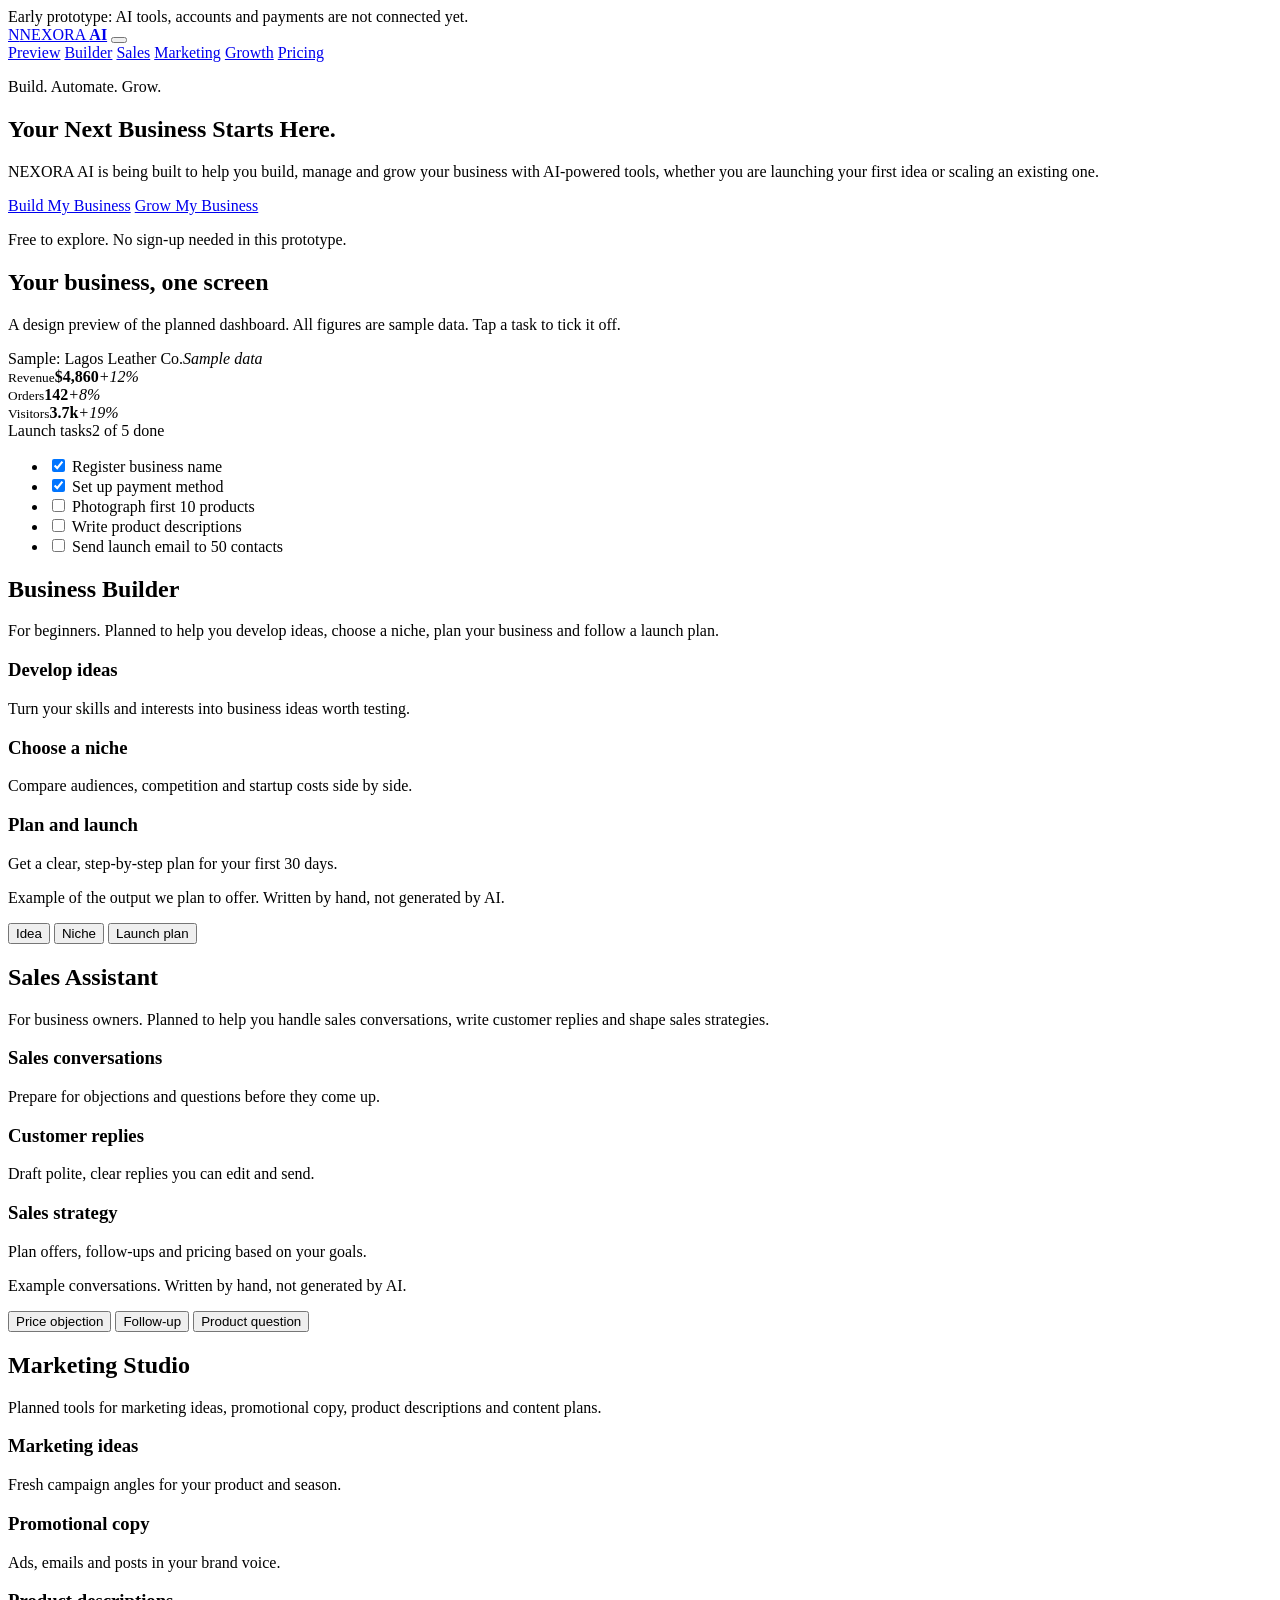
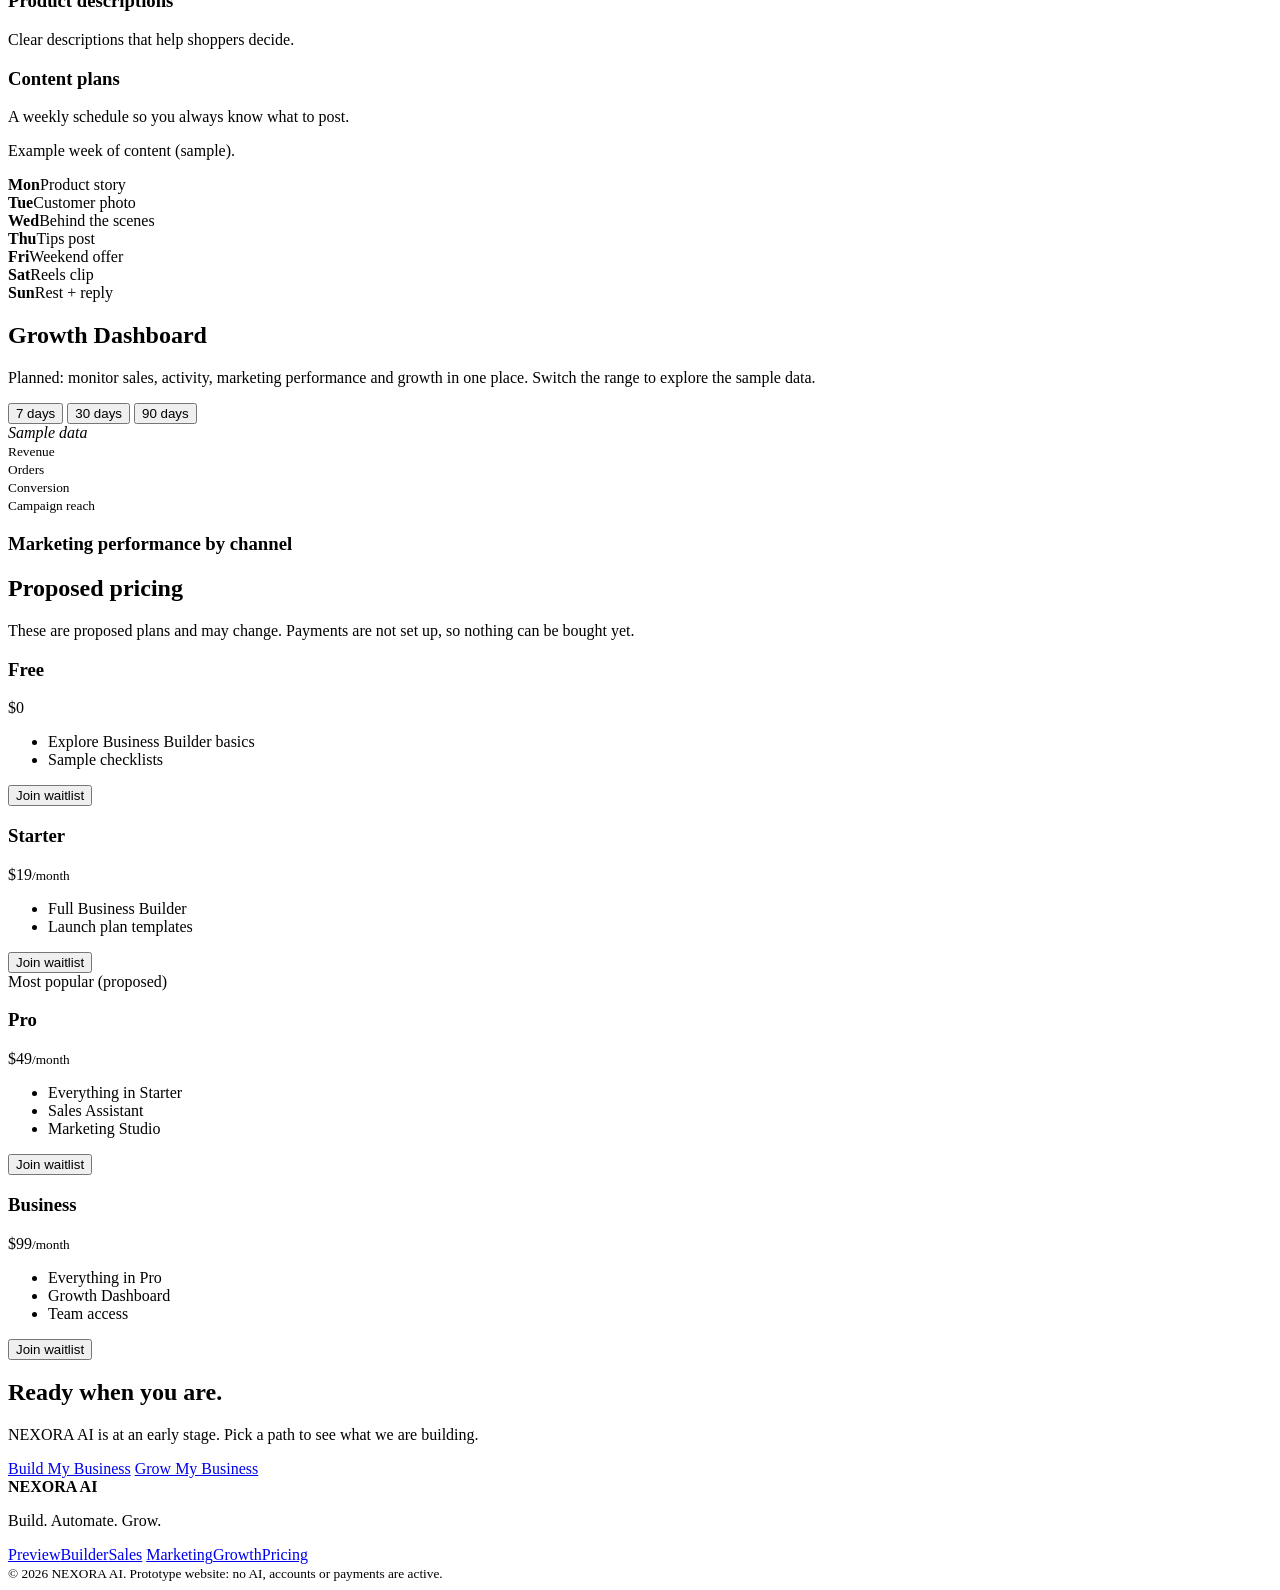
==== index.html @ 81acefaf "Add initial HTML structure for NEXORA AI website This file contains the initial HTML structure for t" ====
<!DOCTYPE html>
<html lang="en">
<head>
<meta charset="UTF-8">
<meta name="viewport" content="width=device-width, initial-scale=1">
<meta name="theme-color" content="#2a1068">
<title>NEXORA AI | Build. Automate. Grow.</title>
<meta name="description" content="NEXORA AI helps beginners start businesses and owners grow sales, marketing and operations. Prototype website.">
<link rel="preconnect" href="https://fonts.googleapis.com">
<link rel="preconnect" href="https://fonts.gstatic.com" crossorigin>
<link href="https://fonts.googleapis.com/css2?family=Sora:wght@400;600;800&display=swap" rel="stylesheet">
<link rel="stylesheet" href="style.css">
</head>
<body>

<div class="notice">Early prototype: AI tools, accounts and payments are not connected yet.</div>

<header class="nav">
  <a class="brand" href="#top" aria-label="NEXORA AI home"><span class="mark">N</span>NEXORA <b>AI</b></a>
  <button class="menu-btn" id="menuBtn" aria-expanded="false" aria-controls="menu" aria-label="Open menu"><span></span><span></span></button>
  <nav id="menu" class="menu">
    <a href="#preview">Preview</a>
    <a href="#builder">Builder</a>
    <a href="#sales">Sales</a>
    <a href="#marketing">Marketing</a>
    <a href="#growth">Growth</a>
    <a href="#pricing">Pricing</a>
  </nav>
</header>

<main id="top">

  <section class="hero">
    <p class="badge">Build. Automate. Grow.</p>
    <h1>Your Next Business Starts Here.</h1>
    <p class="lead">NEXORA AI is being built to help you build, manage and grow your business with AI-powered tools, whether you are launching your first idea or scaling an existing one.</p>
    <div class="cta">
      <a class="btn primary" href="#builder">Build My Business</a>
      <a class="btn ghost" href="#sales">Grow My Business</a>
    </div>
    <p class="small">Free to explore. No sign-up needed in this prototype.</p>
  </section>

  <section class="sec reveal" id="preview">
    <h2>Your business, one screen</h2>
    <p class="sub">A design preview of the planned dashboard. All figures are sample data. Tap a task to tick it off.</p>
    <div class="dash">
      <div class="dash-top"><span>Sample: Lagos Leather Co.</span><em>Sample data</em></div>
      <div class="stats">
        <div><small>Revenue</small><strong>$4,860</strong><i class="up">+12%</i></div>
        <div><small>Orders</small><strong>142</strong><i class="up">+8%</i></div>
        <div><small>Visitors</small><strong>3.7k</strong><i class="up">+19%</i></div>
      </div>
      <div class="progress-row"><span>Launch tasks</span><span id="taskCount">2 of 5 done</span></div>
      <div class="bar"><div id="taskBar"></div></div>
      <ul class="tasks" id="tasks">
        <li><label><input type="checkbox" checked> Register business name</label></li>
        <li><label><input type="checkbox" checked> Set up payment method</label></li>
        <li><label><input type="checkbox"> Photograph first 10 products</label></li>
        <li><label><input type="checkbox"> Write product descriptions</label></li>
        <li><label><input type="checkbox"> Send launch email to 50 contacts</label></li>
      </ul>
    </div>
  </section>

  <section class="sec tint reveal" id="builder">
    <h2>Business Builder</h2>
    <p class="sub">For beginners. Planned to help you develop ideas, choose a niche, plan your business and follow a launch plan.</p>
    <div class="grid">
      <article class="card"><h3>Develop ideas</h3><p>Turn your skills and interests into business ideas worth testing.</p></article>
      <article class="card"><h3>Choose a niche</h3><p>Compare audiences, competition and startup costs side by side.</p></article>
      <article class="card"><h3>Plan and launch</h3><p>Get a clear, step-by-step plan for your first 30 days.</p></article>
    </div>
    <div class="demo">
      <p class="demo-label">Example of the output we plan to offer. Written by hand, not generated by AI.</p>
      <div class="tabs" role="tablist" id="builderTabs">
        <button role="tab" aria-selected="true" data-tab="idea">Idea</button>
        <button role="tab" aria-selected="false" data-tab="niche">Niche</button>
        <button role="tab" aria-selected="false" data-tab="plan">Launch plan</button>
      </div>
      <div class="panel" id="builderPanel"></div>
    </div>
  </section>

  <section class="sec reveal" id="sales">
    <h2>Sales Assistant</h2>
    <p class="sub">For business owners. Planned to help you handle sales conversations, write customer replies and shape sales strategies.</p>
    <div class="grid">
      <article class="card"><h3>Sales conversations</h3><p>Prepare for objections and questions before they come up.</p></article>
      <article class="card"><h3>Customer replies</h3><p>Draft polite, clear replies you can edit and send.</p></article>
      <article class="card"><h3>Sales strategy</h3><p>Plan offers, follow-ups and pricing based on your goals.</p></article>
    </div>
    <div class="demo">
      <p class="demo-label">Example conversations. Written by hand, not generated by AI.</p>
      <div class="chips" id="chatChips">
        <button class="chip on" data-chat="price">Price objection</button>
        <button class="chip" data-chat="follow">Follow-up</button>
        <button class="chip" data-chat="question">Product question</button>
      </div>
      <div class="chat" id="chat"></div>
    </div>
  </section>

  <section class="sec tint reveal" id="marketing">
    <h2>Marketing Studio</h2>
    <p class="sub">Planned tools for marketing ideas, promotional copy, product descriptions and content plans.</p>
    <div class="grid four">
      <article class="card"><h3>Marketing ideas</h3><p>Fresh campaign angles for your product and season.</p></article>
      <article class="card"><h3>Promotional copy</h3><p>Ads, emails and posts in your brand voice.</p></article>
      <article class="card"><h3>Product descriptions</h3><p>Clear descriptions that help shoppers decide.</p></article>
      <article class="card"><h3>Content plans</h3><p>A weekly schedule so you always know what to post.</p></article>
    </div>
    <div class="demo">
      <p class="demo-label">Example week of content (sample).</p>
      <div class="week">
        <div><b>Mon</b>Product story</div><div><b>Tue</b>Customer photo</div><div><b>Wed</b>Behind the scenes</div><div><b>Thu</b>Tips post</div><div><b>Fri</b>Weekend offer</div><div><b>Sat</b>Reels clip</div><div><b>Sun</b>Rest + reply</div>
      </div>
    </div>
  </section>

  <section class="sec reveal" id="growth">
    <h2>Growth Dashboard</h2>
    <p class="sub">Planned: monitor sales, activity, marketing performance and growth in one place. Switch the range to explore the sample data.</p>
    <div class="dash wide">
      <div class="dash-top">
        <div class="chips" id="rangeChips">
          <button class="chip on" data-range="7">7 days</button>
          <button class="chip" data-range="30">30 days</button>
          <button class="chip" data-range="90">90 days</button>
        </div>
        <em>Sample data</em>
      </div>
      <div class="stats four">
        <div><small>Revenue</small><strong id="mRev"></strong></div>
        <div><small>Orders</small><strong id="mOrd"></strong></div>
        <div><small>Conversion</small><strong id="mConv"></strong></div>
        <div><small>Campaign reach</small><strong id="mReach"></strong></div>
      </div>
      <div class="chart" id="chart" aria-label="Sample revenue chart"></div>
      <h3 class="mini">Marketing performance by channel</h3>
      <div id="channels"></div>
    </div>
  </section>

  <section class="sec tint reveal" id="pricing">
    <h2>Proposed pricing</h2>
    <p class="sub">These are proposed plans and may change. Payments are not set up, so nothing can be bought yet.</p>
    <div class="grid four">
      <article class="card plan"><h3>Free</h3><p class="price">$0</p><ul><li>Explore Business Builder basics</li><li>Sample checklists</li></ul><button class="btn ghost full" data-soon="Free plan">Join waitlist</button></article>
      <article class="card plan"><h3>Starter</h3><p class="price">$19<small>/month</small></p><ul><li>Full Business Builder</li><li>Launch plan templates</li></ul><button class="btn ghost full" data-soon="Starter plan">Join waitlist</button></article>
      <article class="card plan featured"><span class="pop">Most popular (proposed)</span><h3>Pro</h3><p class="price">$49<small>/month</small></p><ul><li>Everything in Starter</li><li>Sales Assistant</li><li>Marketing Studio</li></ul><button class="btn primary full" data-soon="Pro plan">Join waitlist</button></article>
      <article class="card plan"><h3>Business</h3><p class="price">$99<small>/month</small></p><ul><li>Everything in Pro</li><li>Growth Dashboard</li><li>Team access</li></ul><button class="btn ghost full" data-soon="Business plan">Join waitlist</button></article>
    </div>
  </section>

  <section class="closing reveal">
    <h2>Ready when you are.</h2>
    <p>NEXORA AI is at an early stage. Pick a path to see what we are building.</p>
    <div class="cta center">
      <a class="btn light" href="#builder">Build My Business</a>
      <a class="btn outline" href="#sales">Grow My Business</a>
    </div>
  </section>
</main>

<footer class="foot">
  <div class="foot-grid">
    <div><strong class="foot-brand">NEXORA AI</strong><p>Build. Automate. Grow.</p></div>
    <nav aria-label="Footer">
      <a href="#preview">Preview</a><a href="#builder">Builder</a><a href="#sales">Sales</a>
      <a href="#marketing">Marketing</a><a href="#growth">Growth</a><a href="#pricing">Pricing</a>
    </nav>
  </div>
  <small>&copy; <span id="year">2026</span> NEXORA AI. Prototype website: no AI, accounts or payments are active.</small>
</footer>

<div class="toast" id="toast" role="status" aria-live="polite"></div>
<script src="script.js"></script>
</body>
</html>
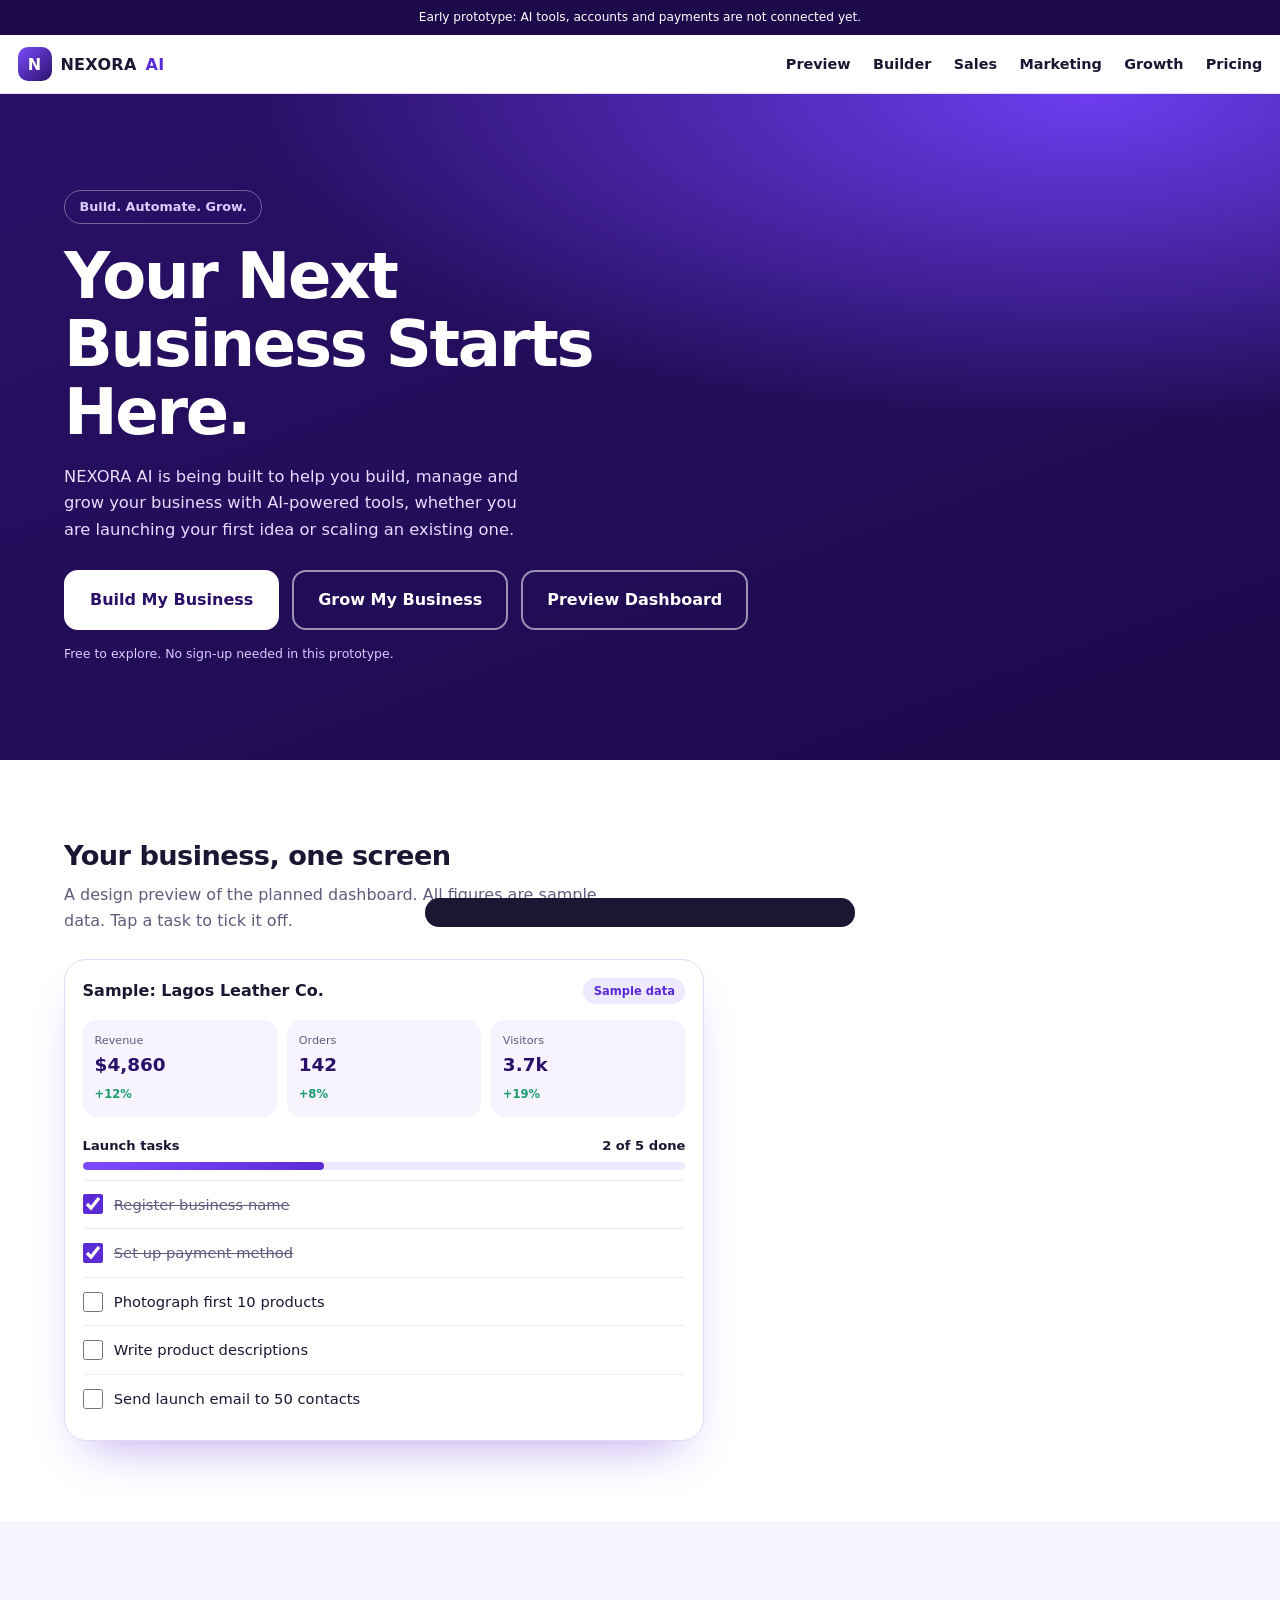
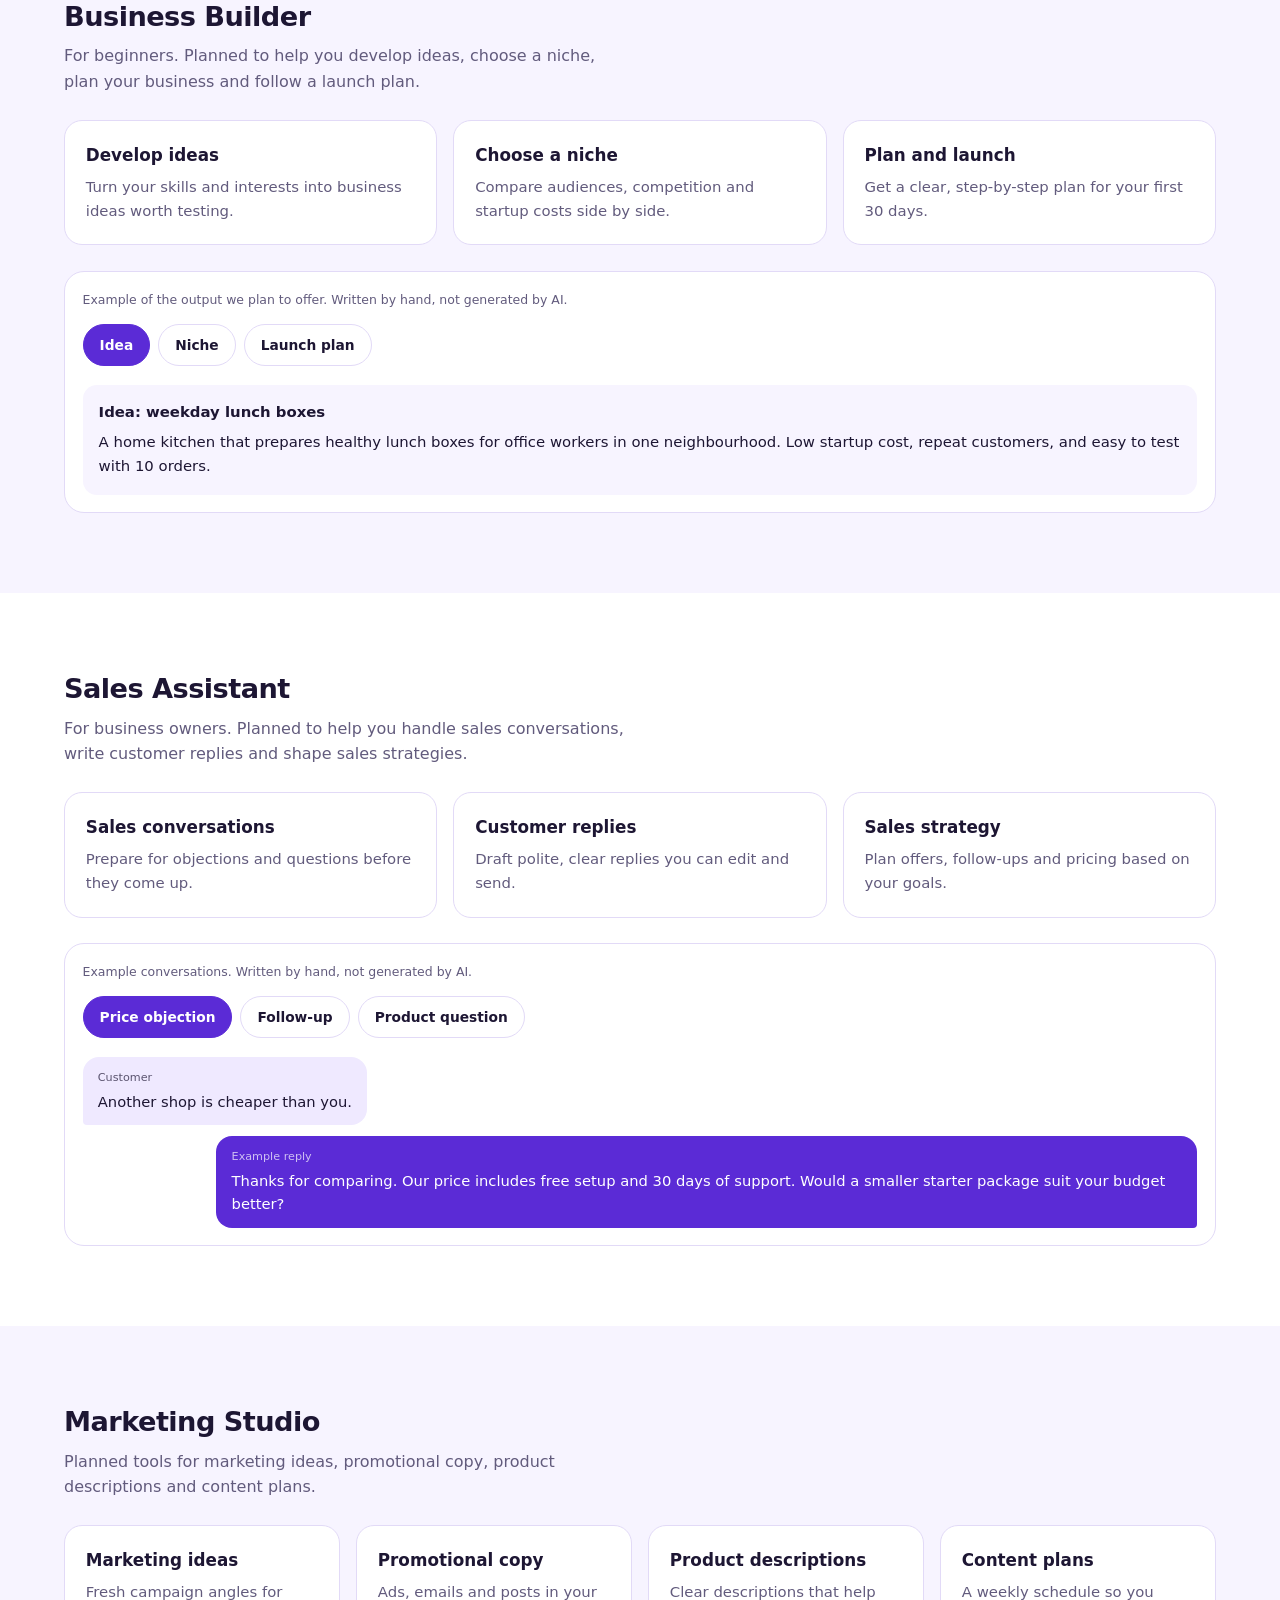
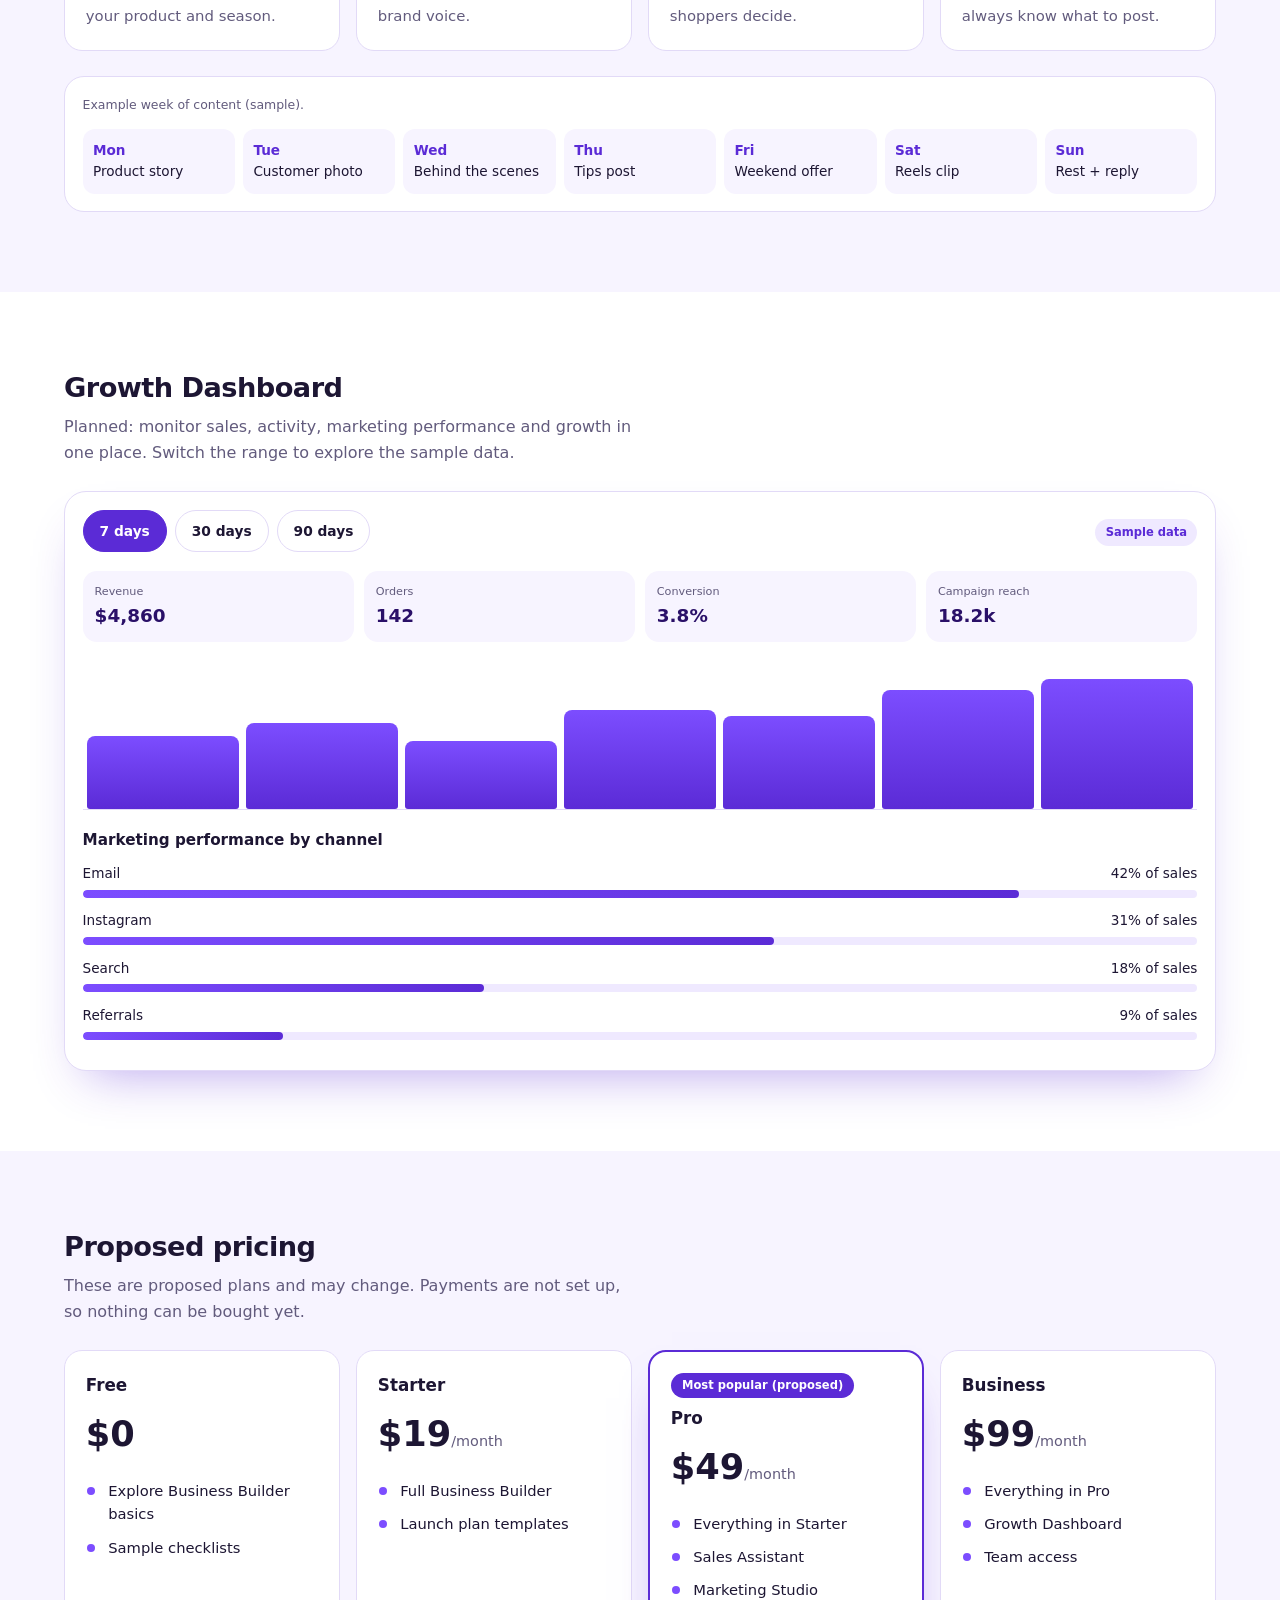
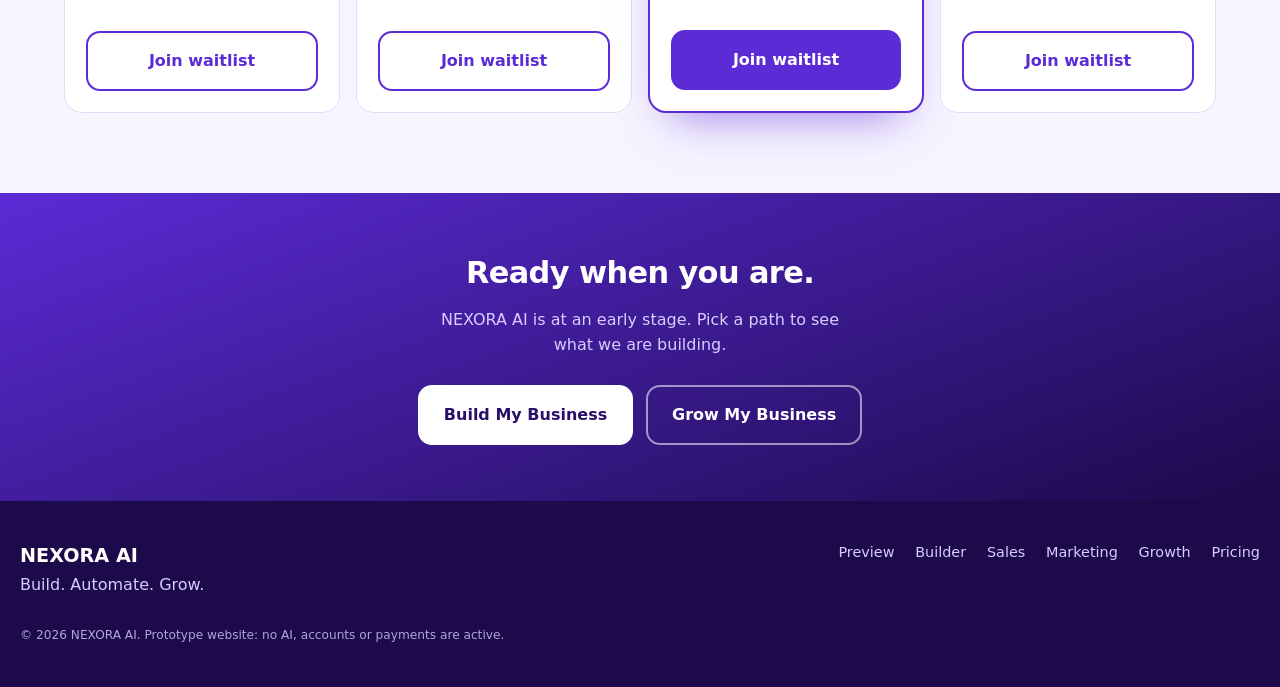
==== commit a80457c2: "Add 'Preview Dashboard' button to index.html" ====
--- a/index.html
+++ b/index.html
@@ -37,6 +37,7 @@
     <div class="cta">
       <a class="btn primary" href="#builder">Build My Business</a>
       <a class="btn ghost" href="#sales">Grow My Business</a>
+      <a class="btn ghost" href="dashboard.html">Preview Dashboard</a>
     </div>
     <p class="small">Free to explore. No sign-up needed in this prototype.</p>
   </section>
--- a/style.css
+++ b/style.css
@@ -0,0 +1,146 @@
+:root{
+  --p950:#1c0a4a;--p900:#2a1068;--p700:#5b2bd6;--p500:#7c4dff;--p200:#d9ccff;--p100:#efe9ff;--p50:#f7f4ff;
+  --ink:#1d1633;--mute:#625b7d;--line:#e2daf7;--ok:#1a9d6b;
+}
+*{box-sizing:border-box;margin:0;padding:0}
+html{scroll-behavior:smooth;scroll-padding-top:70px;-webkit-text-size-adjust:100%}
+body{font-family:'Sora',system-ui,-apple-system,'Segoe UI',Roboto,sans-serif;color:var(--ink);background:#fff;line-height:1.6;overflow-x:hidden}
+a{color:inherit;text-decoration:none}
+button{font:inherit;cursor:pointer}
+:focus-visible{outline:3px solid var(--p500);outline-offset:2px}
+
+.notice{background:var(--p950);color:#fff;text-align:center;font-size:.76rem;padding:.5rem 1rem}
+
+/* Navigation */
+.nav{position:sticky;top:0;z-index:30;display:flex;align-items:center;justify-content:space-between;padding:.75rem 1.1rem;background:rgba(255,255,255,.94);backdrop-filter:blur(10px);border-bottom:1px solid var(--line)}
+.brand{display:flex;align-items:center;gap:.55rem;font-weight:800;letter-spacing:.02em}
+.brand b{color:var(--p700)}
+.mark{display:grid;place-items:center;width:34px;height:34px;border-radius:10px;background:linear-gradient(135deg,var(--p500),var(--p900));color:#fff}
+.menu{position:absolute;top:100%;left:0;right:0;display:none;flex-direction:column;background:#fff;border-bottom:1px solid var(--line);padding:.4rem 1.1rem 1rem}
+.menu.open{display:flex}
+.menu a{padding:.85rem 0;border-bottom:1px solid var(--p100);font-weight:600}
+.menu a.active{color:var(--p700)}
+.menu-btn{display:flex;flex-direction:column;gap:6px;width:44px;height:44px;justify-content:center;align-items:center;background:var(--p50);border:0;border-radius:12px}
+.menu-btn span{width:20px;height:2px;background:var(--p700);border-radius:2px}
+
+/* Hero */
+.hero{padding:3rem 1.25rem 3.2rem;color:#fff;background:radial-gradient(120% 90% at 85% 0%,#6d3df0 0%,transparent 55%),linear-gradient(160deg,var(--p900),var(--p950))}
+.badge{display:inline-block;font-size:.8rem;font-weight:600;padding:.35rem .9rem;border:1px solid rgba(255,255,255,.35);border-radius:99px;margin-bottom:1.2rem;color:var(--p200)}
+.hero h1{font-size:clamp(2.3rem,10vw,4rem);line-height:1.06;font-weight:800;letter-spacing:-.035em;max-width:14ch;animation:rise .8s both}
+.lead{margin-top:1.1rem;color:#e6dcff;font-size:1.02rem;max-width:44ch;animation:rise .8s .15s both}
+.cta{display:flex;flex-direction:column;gap:.8rem;margin-top:1.7rem;animation:rise .8s .3s both}
+.small{margin-top:.9rem;font-size:.78rem;color:var(--p200)}
+@keyframes rise{from{opacity:0;transform:translateY(18px)}to{opacity:1;transform:none}}
+
+/* Buttons */
+.btn{display:inline-flex;align-items:center;justify-content:center;font-weight:600;border-radius:14px;padding:.95rem 1.5rem;min-height:50px;border:2px solid var(--p700);text-align:center;transition:transform .15s,background .15s,box-shadow .15s}
+.btn:active{transform:scale(.97)}
+.btn.primary{background:var(--p700);color:#fff}
+.hero .btn.primary{background:#fff;color:var(--p900);border-color:#fff}
+.hero .btn.ghost{background:transparent;color:#fff;border-color:rgba(255,255,255,.55)}
+.btn.primary:hover{box-shadow:0 10px 24px -8px rgba(91,43,214,.7)}
+.btn.ghost{background:#fff;color:var(--p700)}
+.btn.ghost:hover{background:var(--p100)}
+.btn.light{background:#fff;color:var(--p900);border-color:#fff}
+.btn.outline{background:transparent;color:#fff;border-color:rgba(255,255,255,.55)}
+.btn.full{width:100%;margin-top:auto}
+
+/* Sections */
+.sec{padding:3.2rem 1.25rem}
+.tint{background:var(--p50)}
+.sec h2{font-size:1.7rem;font-weight:800;letter-spacing:-.02em;line-height:1.2}
+.sub{color:var(--mute);margin:.6rem 0 1.6rem;max-width:56ch}
+.js .reveal{opacity:0;transform:translateY(16px);transition:opacity .6s,transform .6s}
+.js .reveal.in{opacity:1;transform:none}
+
+/* Cards */
+.grid{display:grid;gap:1rem}
+.card{background:#fff;border:1px solid var(--line);border-radius:18px;padding:1.3rem;display:flex;flex-direction:column;gap:.45rem}
+.card h3{font-size:1.05rem}
+.card p{color:var(--mute);font-size:.93rem}
+
+/* Dashboards */
+.dash{background:#fff;border:1px solid var(--line);border-radius:22px;padding:1.1rem;box-shadow:0 24px 48px -24px rgba(91,43,214,.45);max-width:640px}
+.dash.wide{max-width:none}
+.dash-top{display:flex;justify-content:space-between;align-items:center;gap:.6rem;font-weight:600;margin-bottom:1rem;flex-wrap:wrap}
+.dash-top em{font-style:normal;font-size:.72rem;background:var(--p100);color:var(--p700);padding:.25rem .65rem;border-radius:99px}
+.stats{display:grid;grid-template-columns:repeat(3,1fr);gap:.6rem}
+.stats.four{grid-template-columns:repeat(2,1fr)}
+.stats div{background:var(--p50);border-radius:14px;padding:.75rem}
+.stats small{display:block;font-size:.7rem;color:var(--mute)}
+.stats strong{display:block;font-size:1.15rem;color:var(--p900)}
+.up{font-style:normal;font-size:.72rem;color:var(--ok);font-weight:600}
+.progress-row{display:flex;justify-content:space-between;font-size:.82rem;margin:1.1rem 0 .4rem;font-weight:600}
+.bar{height:8px;background:var(--p100);border-radius:99px;overflow:hidden}
+.bar div{height:100%;width:0;background:linear-gradient(90deg,var(--p500),var(--p700));border-radius:99px;transition:width .4s}
+.tasks{list-style:none;margin-top:.6rem}
+.tasks li{border-top:1px solid var(--p100)}
+.tasks label{display:flex;gap:.7rem;align-items:center;padding:.75rem 0;font-size:.92rem;cursor:pointer}
+.tasks input{width:20px;height:20px;accent-color:var(--p700);flex:none}
+.tasks input:checked+*,.tasks label:has(input:checked){color:var(--mute);text-decoration:line-through}
+.chart{display:flex;align-items:flex-end;gap:.45rem;height:150px;margin:1.1rem 0;padding:.5rem .3rem 0;border-bottom:1px solid var(--line)}
+.chart i{flex:1;background:linear-gradient(180deg,var(--p500),var(--p700));border-radius:8px 8px 3px 3px;transition:height .5s}
+.mini{font-size:.95rem;margin-bottom:.7rem}
+.ch{margin-bottom:.8rem;font-size:.85rem}
+.ch div:first-child{display:flex;justify-content:space-between;margin-bottom:.3rem}
+
+/* Demo panels, tabs, chips */
+.demo{margin-top:1.6rem;background:#fff;border:1px solid var(--line);border-radius:20px;padding:1.1rem}
+.demo-label{font-size:.78rem;color:var(--mute);margin-bottom:.9rem}
+.tabs,.chips{display:flex;gap:.5rem;overflow-x:auto;padding-bottom:.2rem}
+.tabs button,.chip{flex:none;border:1px solid var(--line);background:#fff;color:var(--ink);border-radius:99px;padding:.55rem 1rem;font-size:.86rem;font-weight:600;min-height:42px}
+.tabs button[aria-selected="true"],.chip.on{background:var(--p700);border-color:var(--p700);color:#fff}
+.panel{margin-top:1rem;background:var(--p50);border-radius:14px;padding:1rem;font-size:.93rem}
+.panel h4{margin-bottom:.4rem}
+.panel ul{padding-left:1.1rem}
+.chat{margin-top:1rem;display:flex;flex-direction:column;gap:.7rem}
+.msg{max-width:88%;padding:.75rem .95rem;border-radius:16px;font-size:.92rem}
+.msg small{display:block;font-size:.7rem;opacity:.7;margin-bottom:.15rem}
+.msg.cust{background:var(--p100);border-bottom-left-radius:4px;align-self:flex-start}
+.msg.reply{background:var(--p700);color:#fff;border-bottom-right-radius:4px;align-self:flex-end}
+.week{display:grid;grid-template-columns:repeat(2,1fr);gap:.5rem}
+.week div{background:var(--p50);border-radius:12px;padding:.65rem;font-size:.85rem}
+.week b{display:block;color:var(--p700)}
+
+/* Pricing */
+.plan{position:relative}
+.plan ul{list-style:none;margin:.3rem 0 1rem;font-size:.92rem}
+.plan li{padding:.3rem 0 .3rem 1.4rem;position:relative}
+.plan li::before{content:"";position:absolute;left:.1rem;top:.8rem;width:8px;height:8px;border-radius:50%;background:var(--p500)}
+.price{font-size:2.2rem!important;font-weight:800;color:var(--ink)!important}
+.price small{font-size:.9rem;font-weight:400;color:var(--mute)}
+.featured{border:2px solid var(--p700);box-shadow:0 24px 44px -24px rgba(91,43,214,.65)}
+.pop{align-self:flex-start;font-size:.72rem;font-weight:600;background:var(--p700);color:#fff;padding:.2rem .7rem;border-radius:99px}
+
+/* Closing + footer */
+.closing{padding:3.5rem 1.25rem;text-align:center;color:#fff;background:linear-gradient(160deg,var(--p700),var(--p950))}
+.closing h2{font-size:1.9rem;font-weight:800;letter-spacing:-.02em}
+.closing p{color:var(--p200);margin:.6rem auto 0;max-width:42ch}
+.cta.center{align-items:stretch}
+.foot{background:var(--p950);color:var(--p200);padding:2.5rem 1.25rem}
+.foot-grid{display:grid;gap:1.4rem;margin-bottom:1.5rem}
+.foot-brand{color:#fff;font-size:1.2rem}
+.foot nav{display:flex;flex-wrap:wrap;gap:.6rem 1.3rem;font-size:.9rem}
+.foot small{font-size:.76rem;opacity:.8}
+
+.toast{position:fixed;left:50%;bottom:1.2rem;transform:translate(-50%,160%);width:min(92vw,430px);background:var(--ink);color:#fff;padding:.9rem 1.1rem;border-radius:14px;font-size:.88rem;z-index:50;transition:transform .3s}
+.toast.show{transform:translate(-50%,0)}
+
+/* Larger screens */
+@media(min-width:760px){
+  .menu-btn{display:none}
+  .menu{position:static;display:flex;flex-direction:row;gap:1.4rem;border:0;padding:0;background:none}
+  .menu a{border:0;padding:0;font-size:.9rem}
+  .hero{padding:6rem 4rem 6rem}
+  .cta{flex-direction:row}
+  .cta.center{justify-content:center}
+  .sec{padding:5rem 4rem}
+  .grid{grid-template-columns:repeat(3,1fr)}
+  .grid.four{grid-template-columns:repeat(2,1fr)}
+  .stats.four{grid-template-columns:repeat(4,1fr)}
+  .week{grid-template-columns:repeat(7,1fr)}
+  .foot-grid{grid-template-columns:1fr 1fr;align-items:start}
+  .foot nav{justify-content:flex-end}
+}
+@media(min-width:1050px){.grid.four{grid-template-columns:repeat(4,1fr)}}
+@media(prefers-reduced-motion:reduce){html{scroll-behavior:auto}*{animation:none!important;transition:none!important}.js .reveal{opacity:1;transform:none}}
